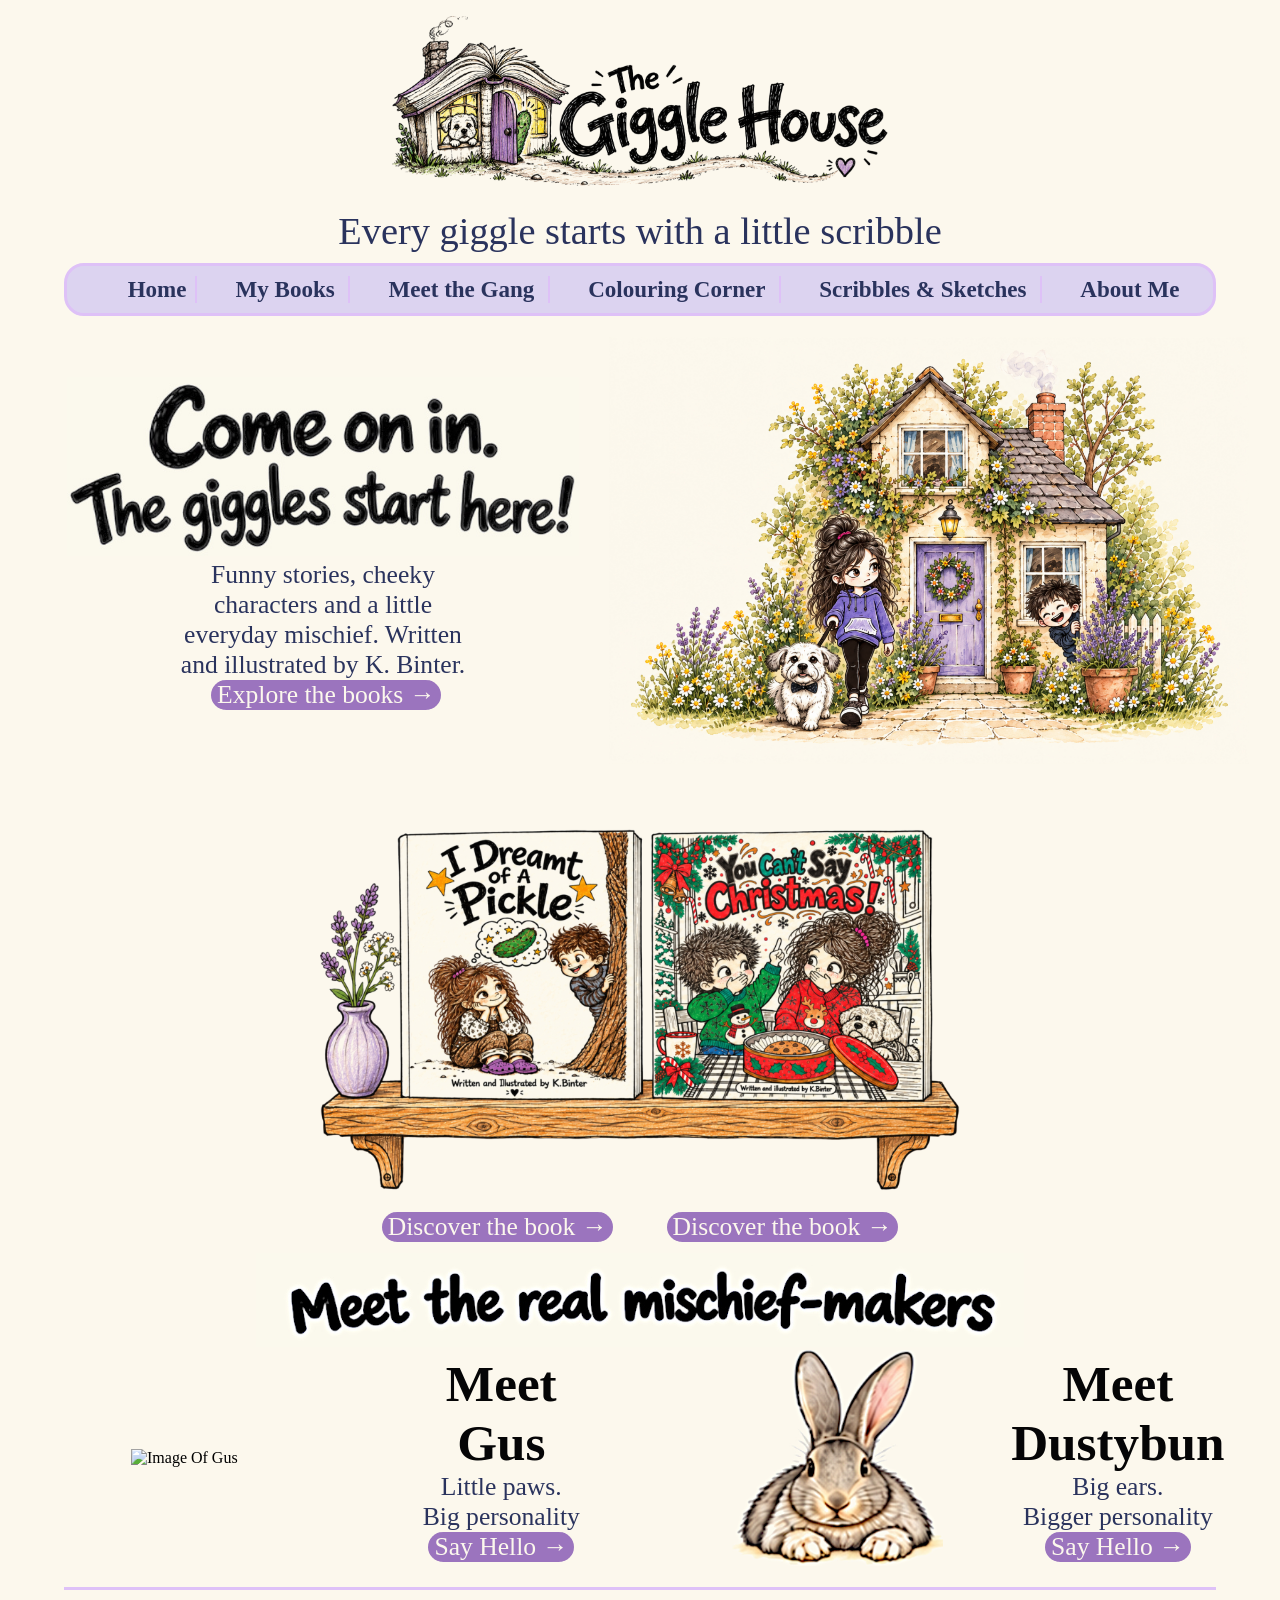
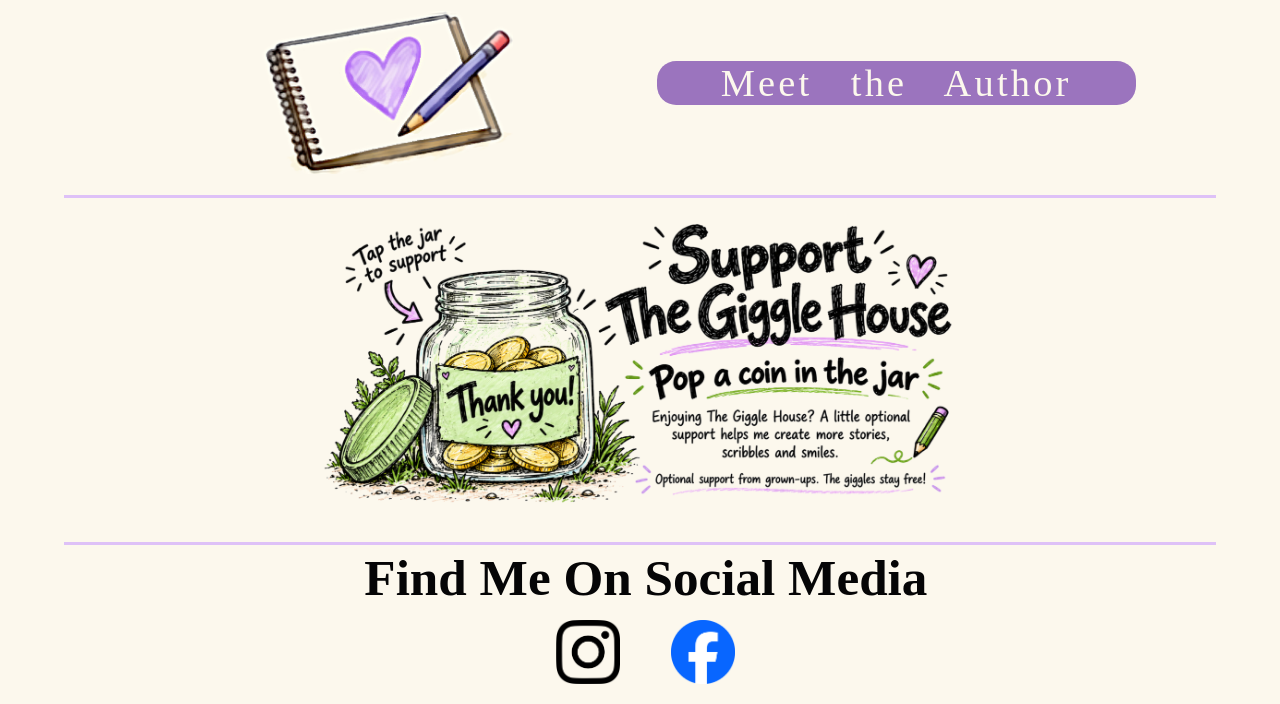
==== index.html @ c8bb25c6 "Initial Website Commit The initial website - Completed." ====
<!DOCTYPE html>

<html lang="en">

<head>
    <meta charset="utf-8" />
    <title>The Giggle House</title>

    <link rel="stylesheet" href="css/masterstyle.css" />
    <link rel="stylesheet" href="css/home.css" />

    <style>
    </style>

</head>

<body>

    <div id="imageTop">

        <img src="res/images/GiggleHouseTitle.jpg" alt="Giggle House Logo" id="GiggleLogo" />
        

    </div>

    <p id="logoText">Every giggle starts with a little scribble</p>

    <div class="taskBar">

        <ul class="taskList">
            <li class="item" id="homeLink"><b><a href="index.html">Home</a></b></li>
            <li class="item"><b><a href="html/books/booklist.html">My Books</a></b></li>
            <li class="item"><b><a href="html/bios/biolist.html">Meet the Gang</a></b></li>
            <li class="item"><b><a href="html/other/comingsoon.html">Colouring Corner</a></b></li>
            <li class="item"><b><a href="html/other/comingsoon.html">Scribbles & Sketches</a></b></li>
            <li class="item"><b><a href="html/bios/author.html">About Me</a></b></li>
        </ul>

    </div>

    <div>
        <table id="bodyOne">
            <tr>
                <td>
                    <img src="res/images/GigglesStartHere.jpg" alt="Giggles Start Here!" class="image" id="giggleStart" />

                    <div class="text-container" style="padding-left: 13vw;">
                        <p id="bodyText">Funny stories, cheeky characters and a little everyday mischief. Written and illustrated by K. Binter.</p>
                    </div>
                    <div class="buttonDiv" style="padding-left: 3.5vw;">
                        <a href="html/books/booklist.html" class="pageLinkButton">Explore the books &rarr;</a>
                    </div>
                </td>
                <td>
                    <img src="res/images/GiggleHouse.jpg" alt="Image Of The Giggle House" class="image " id="giggleHouse" />
                </td>
            </tr>
            <tr>
                <td>
                </td>
            </tr>
        </table>
        <img src="res/images/GiggleShelf.jpg" alt="Shelf Of Giggle House Books" id="giggleShelf" />
        <table id="bodyTwo">
            <tr>
                <td class="bookLinks">
                    <div class="buttonDiv">
                        <a href="https://a.co/d/00HTYUEb" class="pageLinkButton">Discover the book &rarr;</a>
                    </div>

                </td>
                <td class="bookLinks">
                    <div class="buttonDiv">
                        <a href="other/comingsoon.html" class="pageLinkButton">Discover the book &rarr;</a>
                    </div>
                </td>
            </tr>
        </table>

        <img src="res/images/mischief.jpg" alt="Meet the Mischief Makers" id="mischiefMakers" />

        <table id="bodyThree">
            <tr>
                <td>
                    <img src="res/images/gus.jpg" alt="Image Of Gus" id="gusImage" />
                </td>
                <td class="meetText">
                    <h1>Meet Gus</h1>
                    <p>Little paws.</p>
                    <p>Big personality</p>
                    <div class="buttonDiv">
                        <a href="html/bios/gus.html" class="pageLinkButton">Say Hello &rarr;</a>
                    </div>
                </td>
                <td>
                    <img src="res/images/dustybun.jpg" alt="Image Of Dustybun" id="dustyImage" />
                </td>
                <td class="meetText">
                    <h1>Meet Dustybun</h1>
                    <p>Big ears.</p>
                    <p>Bigger personality</p>
                    <div class="buttonDiv">
                        <a href="html/bios/dustybun.html" class="pageLinkButton">Say Hello &rarr;</a>
                    </div>
                </td>
            </tr>
        </table>
        <table id="bodyFour" class="bodySep">
            <tr>
                <td>
                    <img src="res/images/pageHeart.jpg" alt="Page with a Heart" id="pageHeart" />
                </td>
                <td>
                    <div class="buttonDiv">
                        <a href="html/bios/author.html" class="pageLinkButton" id="authorButton">Meet the Author</a>
                    </div>
                </td>
            </tr>
        </table>
        <table id="bodyFive" class="bodySep">
            <tr>
                <td>
                    <a href="https://www.venmo.com/u/thegigglehousebooks"><img src="res/images/GiggleSupport.jpg" alt="Support the Author - Giggle Jar" id="supportJar"/></a>
                </td>
            </tr>

            

        </table>
        <table id="bodySix" class="bodySep">
            <tr>
                <td class="meetText">
                    <h1>Find Me On Social Media</h1>
                    <ul id="socialList">
                        <li> <a href="https://www.instagram.com/thegigglehouse1?cplk=MjEwb25pZmljNDZI"><img src="res/images/Instagram_Glyph_Black.jpg" alt="Instagram Logo" id="instagramLogo" /></a></li>
                        <li> <a href="https://www.facebook.com/share/1Ggme8hiEn/?mibextid=wwXlfr"><img src="res/images/Facebook_Logo_Primary.png" alt="Faebook Logo" id="facebookLogo" /></a></li>
                    </ul>
                </td>
            </tr>


        </table>



    </div>

    

</body>

</html>
---- css/masterstyle.css ----
/*REM = px / 16*/

body {
    background-color: #fcf8ed;
    margin: 0;
    font-family: Gabriola;
}

h1 {
    color: #050506
}

p {
    color: #2a335d;
}

#GiggleLogo { /*Master styling for the primary logo of the Giggle House*/
    width: 40vw;
    height: auto;
    display: block;
    margin-left: auto;
    margin-right: auto;
   
}

#logoText {
    margin: 0 auto;
    font-size: clamp(1rem, 3vw, 4rem);
    text-align: center;
    padding-bottom: 10px;
}

.taskBar { /* Master styling for the taskbar*/
    background-color: #dcd3f0;
    border-radius: 20px;
    width: 90vw;
    height: auto;
    min-height: 5vh;
    margin: 0 auto; /* Centers the taskbar */
    padding: 0.625em 1.25rem;
    display: flex;
    gap: 0;
    align-items: center;
    border: 0.25vw solid #dec1f7;
    overflow:hidden;
    box-sizing: border-box;
}

.taskBar b a {
    color: #2a335d;
}

.taskList { /*Master styling for the taskbar contents*/
    display: flex;
    align-items: center;
    margin: 0;
    list-style: none;
    width: 100%;
    box-sizing: border-box;
    overflow: hidden;
    justify-content: space-evenly;
 
}

.item { /*Each ul item*/
   flex: 0 0 auto;
   min-width: 0;
   padding: 0 0.5rem;
   white-space: nowrap;
   text-align: center;
 
}

.item a { /*each ul link*/
    text-decoration: none;
    font-size: clamp(0.65rem, 1.8vw, 4.0rem);
    white-space: nowrap;
    text-overflow: ellipsis;
    overflow: hidden;
    display: block;
}

.item a:hover {
    color: #9b74be;
}

.item + .item { /*creates the dividers*/
    border-left: 0.2vw solid #dec1f7;
    padding-left: 3vw;
    padding-right: 1vw;
}

#homeLink {
    padding-left: 0 !important;
}

#everyGiggle {
    text-align: center;
    color: #737e59;
}
---- css/home.css ----
#giggleHouse {
    width: 50vw;
    height: auto;
    padding: 2vh 2vh 0 0;
}

#giggleStart {
    width: 40vw;
    height: auto;
    padding: 0 2vw 0 5vw;
    margin: 0 auto;
}


.text-container {
    text-align: center;
    text-anchor: middle;
    width: 24vw;
    height: auto;
}

#bodyText {
    margin: 0 auto;
    font-size: clamp(0.5rem, 2vw, 4rem);
    text-align: center;
}

.buttonDiv {
    display: flex;
    justify-content: center;
    align-items: center;
}

.pageLinkButton {
    background-color: #9b74be;
    color: #fcf8ed;
    text-align: center;
    font-size: 2vw;
    border: 0.5vw solid #9b74be;
    border-top: none;
    border-bottom: none;
    border-radius: 1.5vw;
    text-decoration: none;
}

#mischiefMakers {
    width: 60vw;
    height: auto;
    display: block;
    margin-left: auto;
    margin-right: auto;
}

#gusImage {
    width: 20vw;
    height: auto;
    display: block;
    margin-left: auto;
    margin-right: auto;
    padding-left: 10vw;
}

#dustyImage {
    width: 16.5vw;
    height: auto;
    display: block;
    margin-left: auto;
    margin-right: auto;
    padding-left: 10vw;
}

.meetText {
    margin: 0 auto;
    font-size: clamp(0.5rem, 1vw, 4rem);
    text-align: center;
    padding-left: 1vw;
}

.meetText h1 {
    font-size: clamp(0.5rem, 4vw, 4rem);
    margin: 0 auto;
}

.meetText p {
    font-size: clamp(0.5rem, 2vw, 4rem);
    margin: 0 auto;
}

#bodyThree {
    padding-bottom: 2vh;
}

.bodySep {
    margin: 0 auto;
    width: 90vw;
    border-top: 0.25vw solid #dec1f7;
}

#pageHeart {
    width: 20vw;
    height: auto;
    display: block;
    margin-left: auto;
    margin-right: auto;
    padding-left: 10vw;
    padding-top: 2vh;
    
}

#bodyFour {
    padding-bottom: 2vh;
}

#bodyFive {
    padding-bottom: 2vh;
}

#authorButton {
    background-color: #9b74be;
    color: #fcf8ed;
    text-align: center;
    font-size: 3vw;
    border: 5vw solid #9b74be;
    border-top: none;
    border-bottom: none;
    border-radius: 1.5vw;
    text-decoration: none;
    letter-spacing: 0.25vw;
    word-spacing: 2vw;
}

#donateButton {
    background-color: #9b74be;
    color: #fcf8ed;
    text-align: center;
    font-size: 2vw;
    border: 10vw solid #9b74be;
    border-top: none;
    border-bottom: none;
    border-radius: 1.5vw;
    text-decoration: none;
    letter-spacing: 0.25vw;
    word-spacing: 2vw;
}

#supportJar {
    width: 50vw;
    height: auto;
    display: block;
    margin-left: auto;
    margin-right: auto;  
}

#instagramLogo {
    width: 5vw;
    padding-right: 2vw;
}

#facebookLogo {
    width: 5vw;
    padding-left: 2vw;
}

#socialList {
    display: flex;
    justify-content: center;
    padding: 0 2vw 0 2vw;
    list-style: none;
}

#giggleShelf {
    display: block;
    width: 50vw;
    height: auto;
    display: block;
    margin: 0 auto;
}

#bodyTwo {
    display: flex;
    justify-content: center;
}

.bookLinks {
    padding: 1vh 2vw 1vh 2vw;
}
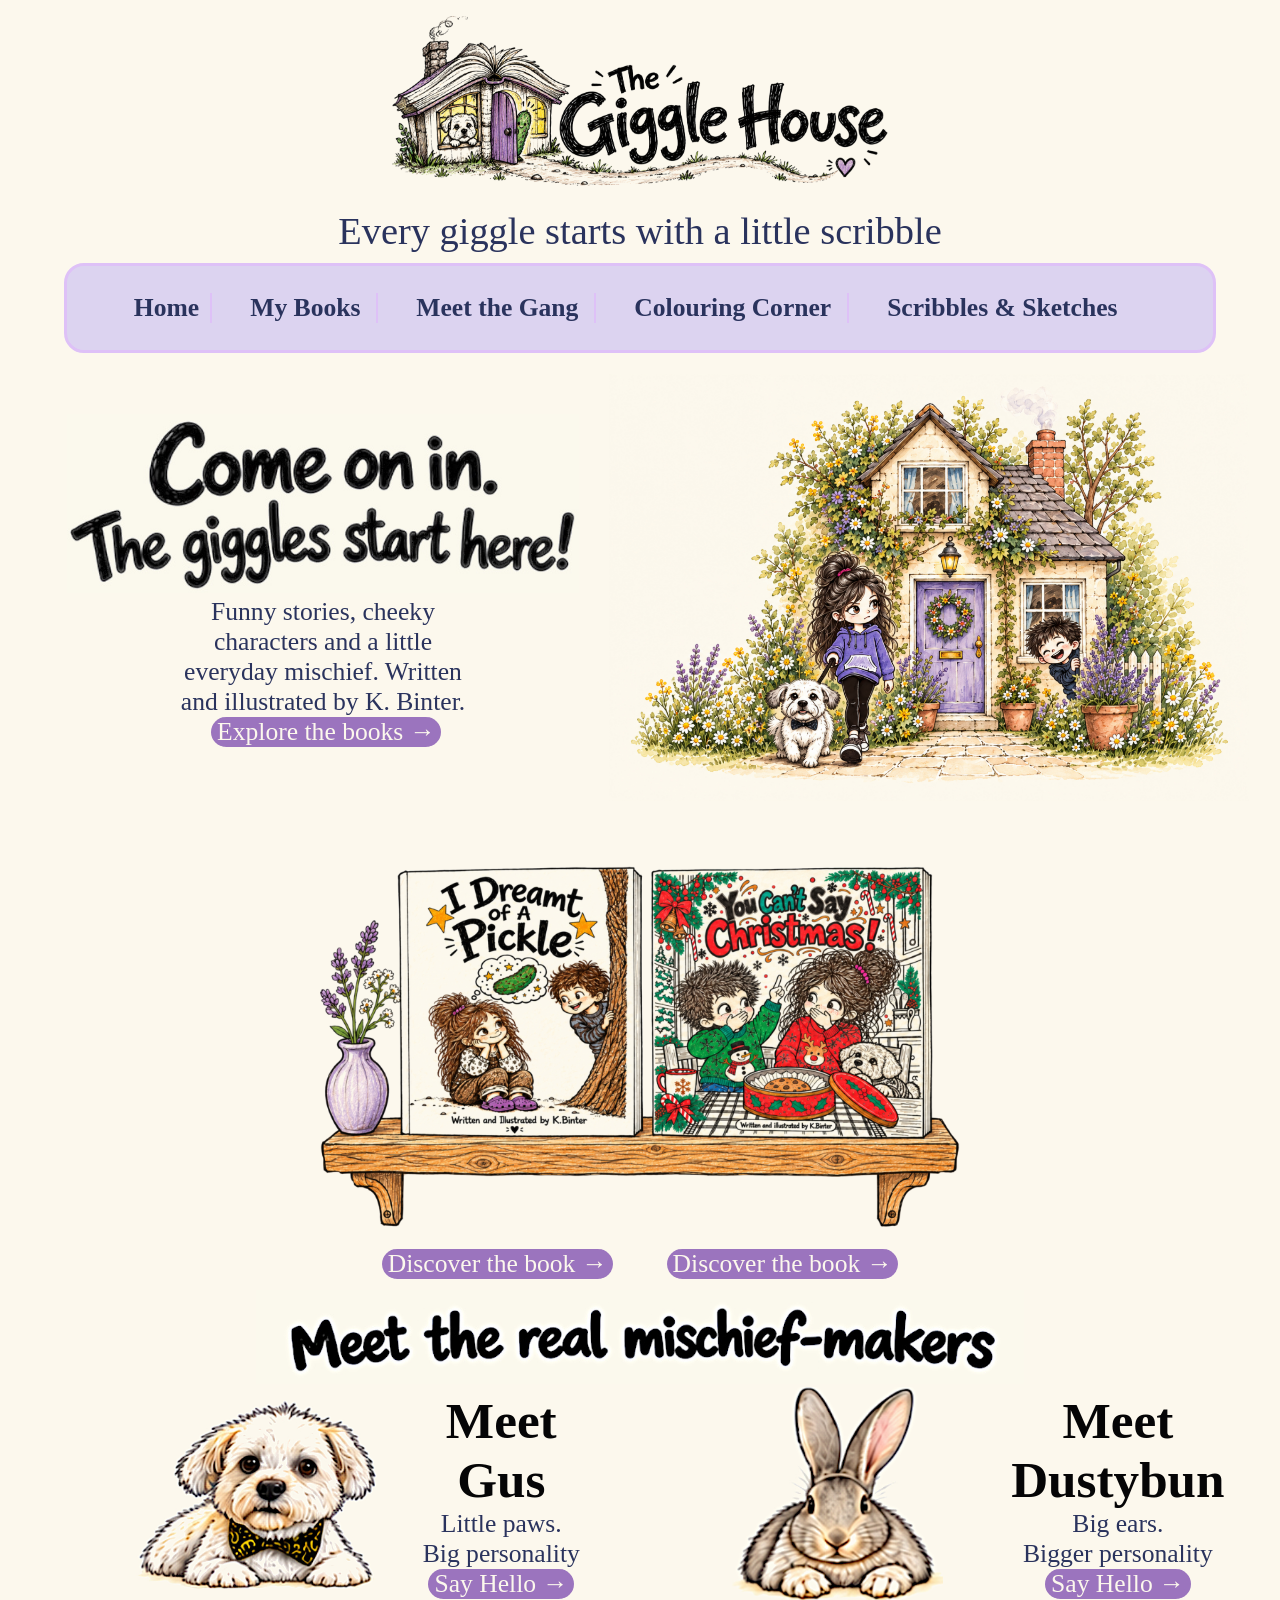
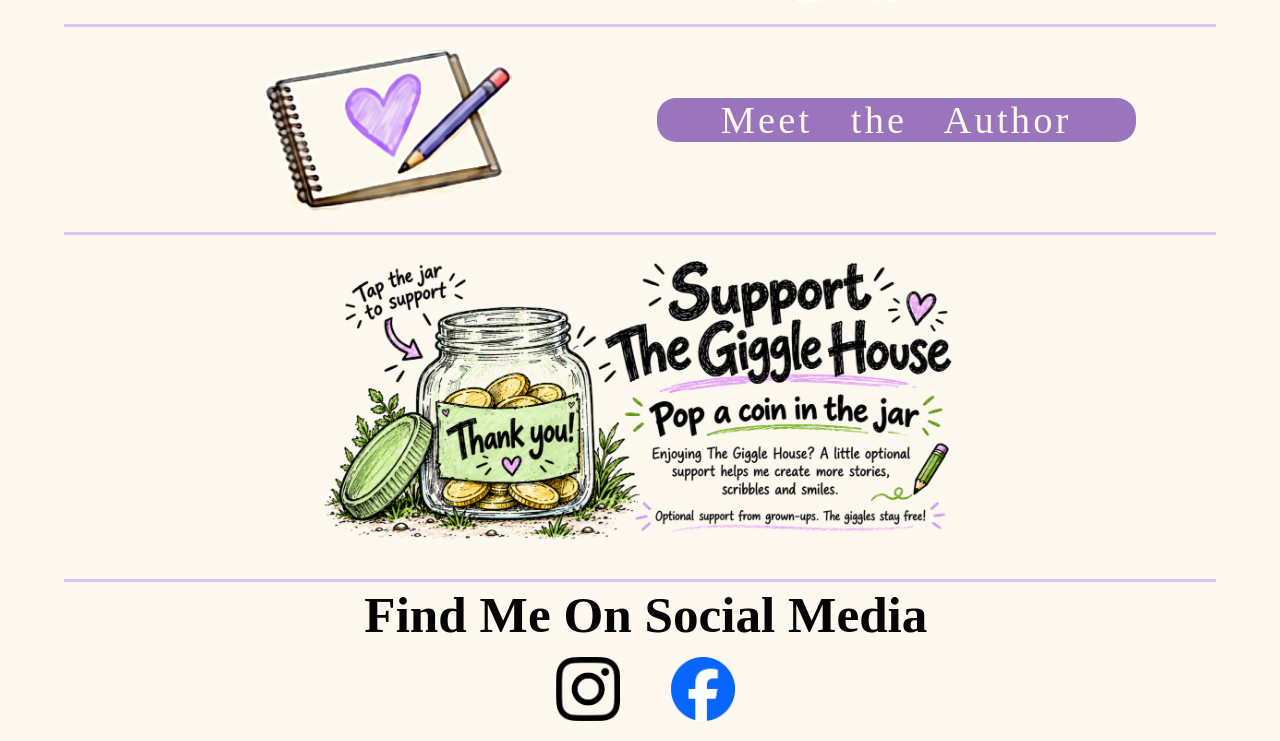
==== commit 0b20cf39: "Fix HTML structure and formatting issues" ====
--- a/index.html
+++ b/index.html
@@ -33,7 +33,6 @@
             <li class="item"><b><a href="html/bios/biolist.html">Meet the Gang</a></b></li>
             <li class="item"><b><a href="html/other/comingsoon.html">Colouring Corner</a></b></li>
             <li class="item"><b><a href="html/other/comingsoon.html">Scribbles & Sketches</a></b></li>
-            <li class="item"><b><a href="html/bios/author.html">About Me</a></b></li>
         </ul>
 
     </div>
@@ -149,4 +148,4 @@
 
 </body>
 
-</html>+</html>
--- a/css/masterstyle.css
+++ b/css/masterstyle.css
@@ -37,7 +37,7 @@
     height: auto;
     min-height: 5vh;
     margin: 0 auto; /* Centers the taskbar */
-    padding: 0.625em 1.25rem;
+    padding: 3vh 1.25vw;
     display: flex;
     gap: 0;
     align-items: center;
@@ -59,6 +59,7 @@
     box-sizing: border-box;
     overflow: hidden;
     justify-content: space-evenly;
+    padding-right: 5vw;
  
 }
 
@@ -73,11 +74,11 @@
 
 .item a { /*each ul link*/
     text-decoration: none;
-    font-size: clamp(0.65rem, 1.8vw, 4.0rem);
+    font-size: 2vw;
     white-space: nowrap;
     text-overflow: ellipsis;
     overflow: hidden;
-    display: block;
+    
 }
 
 .item a:hover {
@@ -90,13 +91,32 @@
     padding-right: 1vw;
 }
 
-#homeLink {
-    padding-left: 0 !important;
-}
-
 #everyGiggle {
     text-align: center;
     color: #737e59;
 }
 
+@media (max-width: 768px) {
+    .taskBar {
+        width: 100%;
+        padding-left: 2vw;
+        padding-right: 2vw;
+    }
 
+    .taskList {
+        justify-content: flex-start !important;
+        padding-right: 40px !important;
+        overflow-x:visible !important
+    }
+
+    .item {
+        padding-left: 1vw !important;
+        padding-right: 1vw !important;
+        min-width: max-content !important;
+    }
+
+    .item + .item {
+        border-left: 0.25vw solid #dec1f7 !important;
+        padding-left: 1vw !important;
+    }
+}
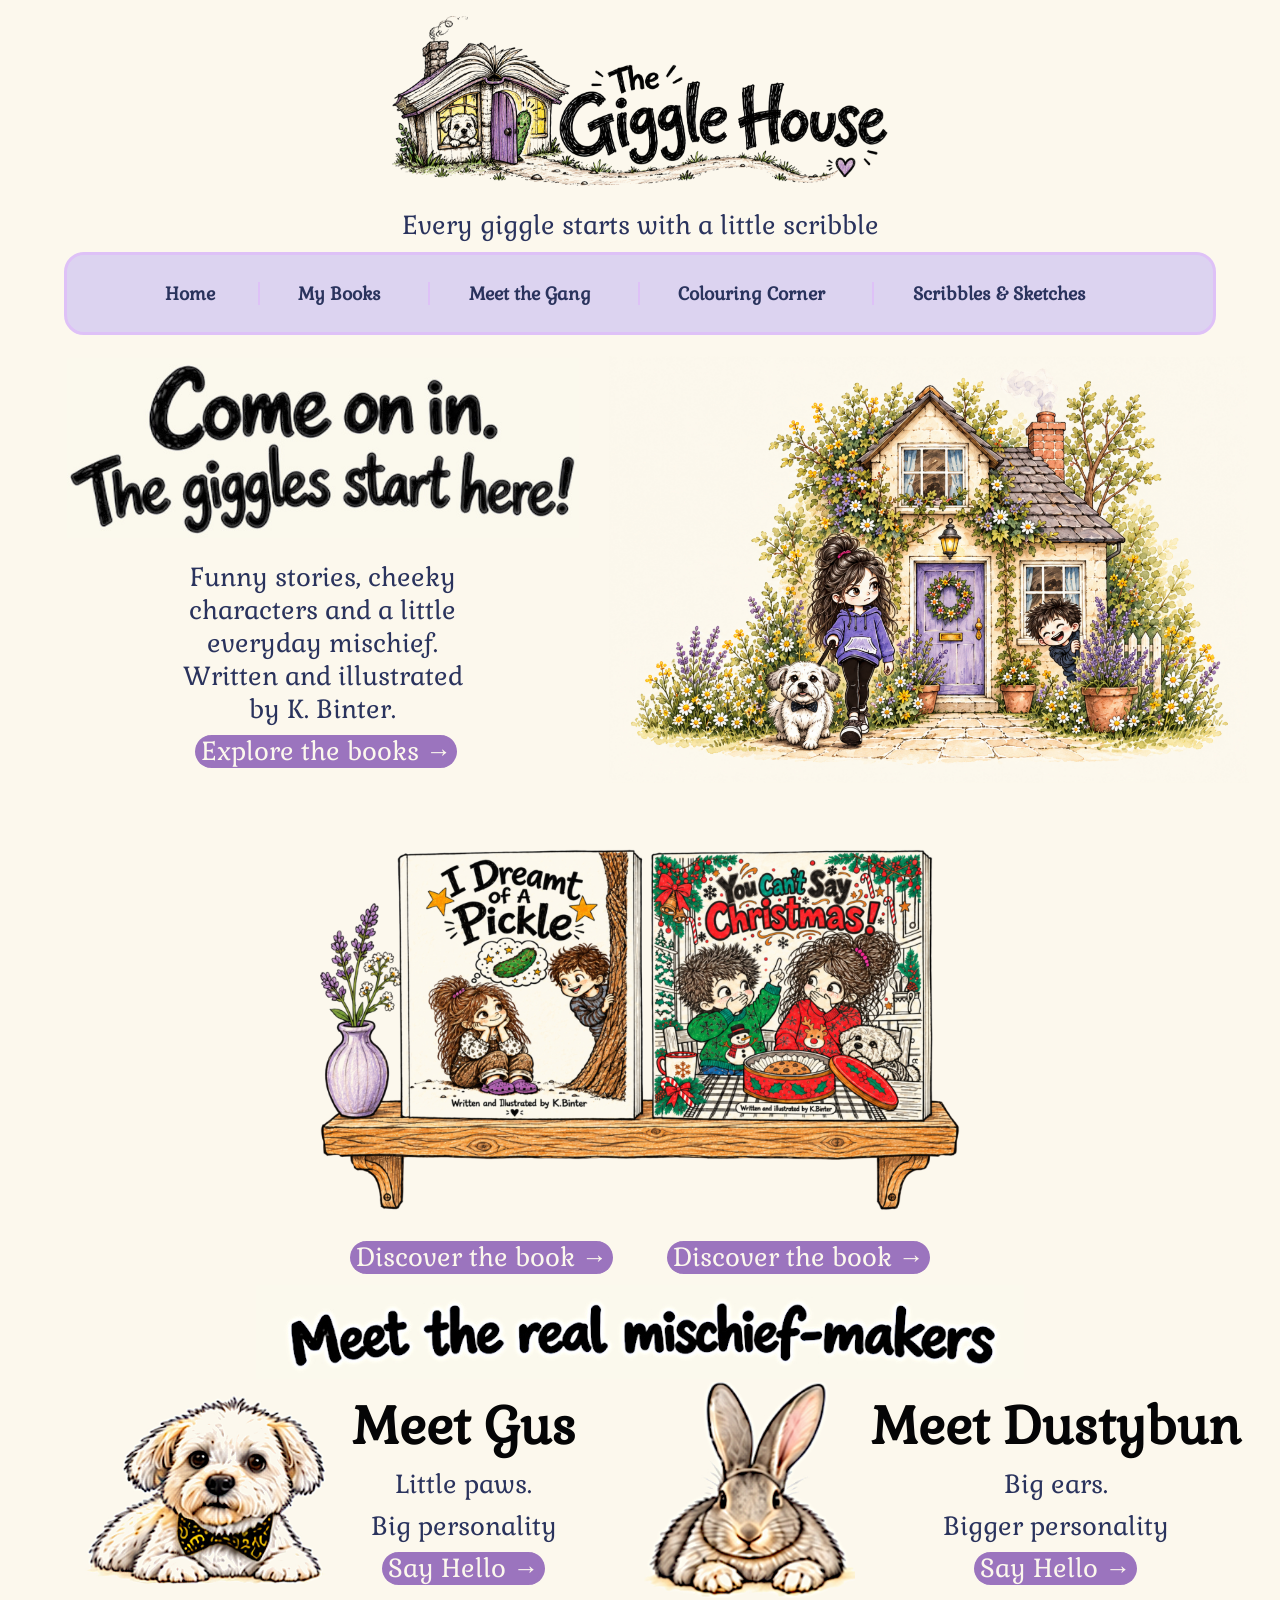
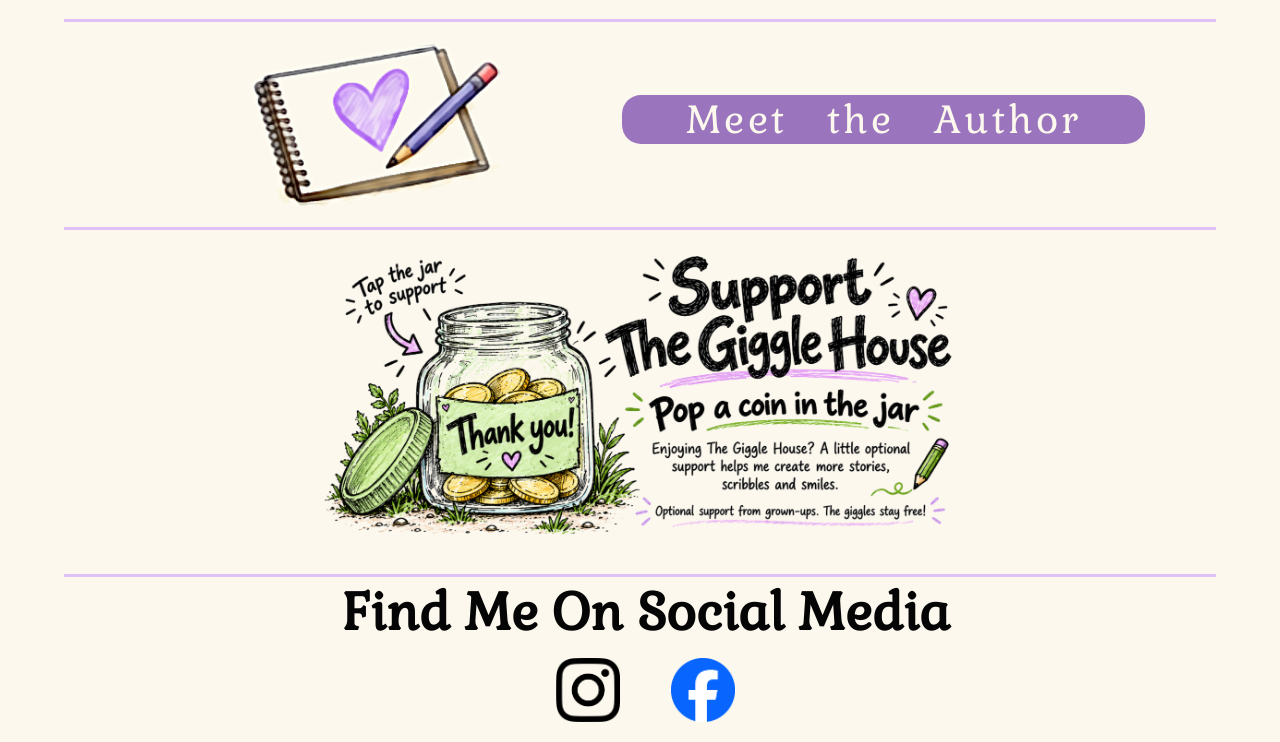
==== commit 9c756dc9: "Fix link for second book discovery Updated the link for 'Discover the book' in the second table." ====
--- a/index.html
+++ b/index.html
@@ -70,7 +70,7 @@
                 </td>
                 <td class="bookLinks">
                     <div class="buttonDiv">
-                        <a href="other/comingsoon.html" class="pageLinkButton">Discover the book &rarr;</a>
+                        <a href="https://a.co/d/0fbkZcMu" class="pageLinkButton">Discover the book &rarr;</a>
                     </div>
                 </td>
             </tr>
--- a/css/masterstyle.css
+++ b/css/masterstyle.css
@@ -1,10 +1,21 @@
 /*REM = px / 16*/
+
+
+@font-face {
+    font-family: 'Gabriela';
+    src: url('../res/fonts/Gabriela-Regular.woff2') format('woff2'), url('../res/fonts/Gabriela-Regular.woff') format('woff');
+    font-weight: normal;
+    font-style: normal;
+    font-display: swap;
+}
 
 body {
     background-color: #fcf8ed;
     margin: 0;
-    font-family: Gabriola;
+    font-family: Gabriela;
+   
 }
+
 
 h1 {
     color: #050506
@@ -25,7 +36,7 @@
 
 #logoText {
     margin: 0 auto;
-    font-size: clamp(1rem, 3vw, 4rem);
+    font-size: clamp(1rem, 2vw, 4rem);
     text-align: center;
     padding-bottom: 10px;
 }
@@ -74,7 +85,7 @@
 
 .item a { /*each ul link*/
     text-decoration: none;
-    font-size: 2vw;
+    font-size: 1.4vw;
     white-space: nowrap;
     text-overflow: ellipsis;
     overflow: hidden;
@@ -96,27 +107,4 @@
     color: #737e59;
 }
 
-@media (max-width: 768px) {
-    .taskBar {
-        width: 100%;
-        padding-left: 2vw;
-        padding-right: 2vw;
-    }
 
-    .taskList {
-        justify-content: flex-start !important;
-        padding-right: 40px !important;
-        overflow-x:visible !important
-    }
-
-    .item {
-        padding-left: 1vw !important;
-        padding-right: 1vw !important;
-        min-width: max-content !important;
-    }
-
-    .item + .item {
-        border-left: 0.25vw solid #dec1f7 !important;
-        padding-left: 1vw !important;
-    }
-}
--- a/css/home.css
+++ b/css/home.css
@@ -23,6 +23,7 @@
 
 #bodyText {
     margin: 0 auto;
+    margin-top: 2vh;
     font-size: clamp(0.5rem, 2vw, 4rem);
     text-align: center;
 }
@@ -43,6 +44,7 @@
     border-bottom: none;
     border-radius: 1.5vw;
     text-decoration: none;
+    margin-top: 1vh;
 }
 
 #mischiefMakers {
@@ -59,7 +61,7 @@
     display: block;
     margin-left: auto;
     margin-right: auto;
-    padding-left: 10vw;
+    padding-left: 6vw;
 }
 
 #dustyImage {
@@ -68,7 +70,7 @@
     display: block;
     margin-left: auto;
     margin-right: auto;
-    padding-left: 10vw;
+    padding-left: 5vw;
 }
 
 .meetText {
@@ -86,6 +88,7 @@
 .meetText p {
     font-size: clamp(0.5rem, 2vw, 4rem);
     margin: 0 auto;
+    margin-top: 1vh;
 }
 
 #bodyThree {
